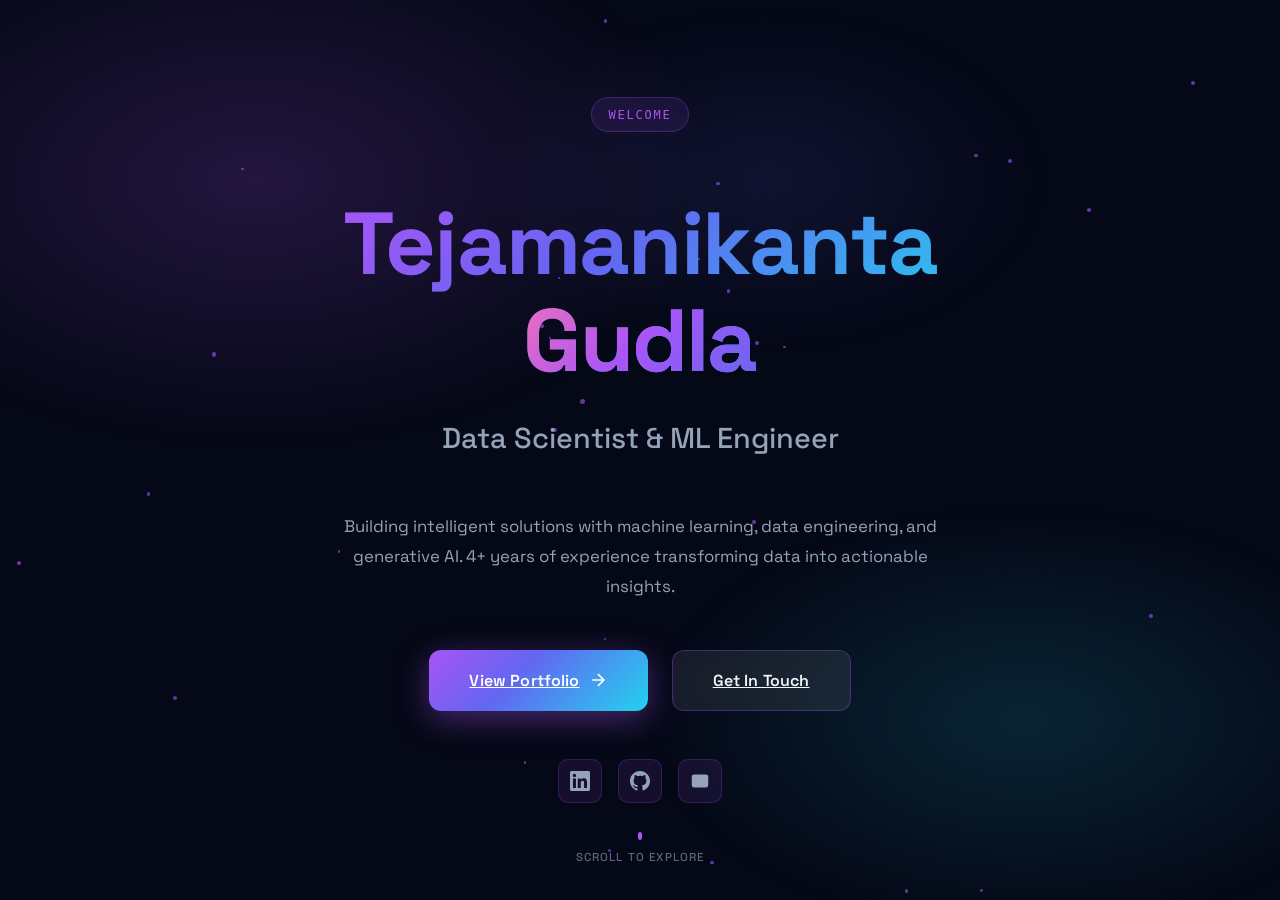
==== welcome.html @ 2a0d27e4 "Add welcome landing page with animations and redirect buttons" ====
<!DOCTYPE html>
<html lang="en">

<head>
  <meta charset="UTF-8" />
  <meta name="viewport" content="width=device-width, initial-scale=1.0" />
  <title>Tejamanikanta Gudla | Welcome</title>
  <meta name="description"
    content="Welcome to the portfolio of Tejamanikanta Gudla — Data Scientist & ML Engineer" />
  <link rel="preconnect" href="https://fonts.googleapis.com" />
  <link rel="preconnect" href="https://fonts.gstatic.com" crossorigin />
  <link
    href="https://fonts.googleapis.com/css2?family=Inter:wght@300;400;500;600;700;800;900&family=Space+Grotesk:wght@400;500;600;700&display=swap"
    rel="stylesheet" />
  <style>
    * {
      margin: 0;
      padding: 0;
      box-sizing: border-box;
    }

    :root {
      --bg-primary: #050816;
      --bg-secondary: #0d1130;
      --grad-main: linear-gradient(135deg, #a855f7 0%, #6366f1 40%, #22d3ee 100%);
      --grad-alt: linear-gradient(135deg, #f472b6 0%, #a855f7 50%, #6366f1 100%);
      --text-primary: #f1f5f9;
      --text-secondary: #94a3b8;
      --accent: #a855f7;
      --accent2: #22d3ee;
    }

    html {
      scroll-behavior: smooth;
    }

    body {
      font-family: 'Space Grotesk', 'Inter', system-ui, sans-serif;
      background: var(--bg-primary);
      color: var(--text-primary);
      line-height: 1.7;
      overflow-x: hidden;
      min-height: 100vh;
    }

    ::selection {
      background: rgba(168, 85, 247, 0.4);
      color: #fff;
    }

    /* Scrollbar */
    ::-webkit-scrollbar {
      width: 6px;
    }

    ::-webkit-scrollbar-track {
      background: var(--bg-primary);
    }

    ::-webkit-scrollbar-thumb {
      background: linear-gradient(#a855f7, #22d3ee);
      border-radius: 3px;
    }

    /* Background gradient blobs */
    body::before {
      content: '';
      position: fixed;
      inset: 0;
      background:
        radial-gradient(ellipse 60% 50% at 20% 20%, rgba(168, 85, 247, 0.18) 0%, transparent 60%),
        radial-gradient(ellipse 50% 40% at 80% 80%, rgba(34, 211, 238, 0.14) 0%, transparent 60%),
        radial-gradient(ellipse 40% 35% at 60% 20%, rgba(99, 102, 241, 0.12) 0%, transparent 55%);
      pointer-events: none;
      z-index: 0;
    }

    .welcome-container {
      position: relative;
      z-index: 1;
      min-height: 100vh;
      display: flex;
      flex-direction: column;
      align-items: center;
      justify-content: center;
      padding: 2rem;
    }

    /* Animated particles background */
    .particles {
      position: fixed;
      inset: 0;
      z-index: 0;
      pointer-events: none;
    }

    .particle {
      position: absolute;
      width: 4px;
      height: 4px;
      background: rgba(168, 85, 247, 0.6);
      border-radius: 50%;
      animation: float 20s infinite ease-in-out;
    }

    @keyframes float {
      0%, 100% {
        transform: translateY(0px) translateX(0px);
        opacity: 0;
      }

      10% {
        opacity: 1;
      }

      90% {
        opacity: 1;
      }

      100% {
        transform: translateY(-100vh) translateX(100px);
        opacity: 0;
      }
    }

    .welcome-content {
      text-align: center;
      max-width: 900px;
      animation: fadeInUp 1s ease 0.3s both;
    }

    .welcome-header {
      margin-bottom: 2rem;
    }

    .welcome-tag {
      display: inline-block;
      font-family: 'JetBrains Mono', monospace;
      font-size: 0.75rem;
      font-weight: 500;
      letter-spacing: 0.15em;
      text-transform: uppercase;
      color: var(--accent);
      background: rgba(168, 85, 247, 0.1);
      border: 1px solid rgba(168, 85, 247, 0.25);
      padding: 0.4rem 1rem;
      border-radius: 100px;
      margin-bottom: 2rem;
      animation: slideDown 0.8s ease 0.2s both;
    }

    .welcome-name {
      font-size: clamp(2.5rem, 8vw, 5.5rem);
      font-weight: 900;
      line-height: 1.1;
      margin-bottom: 1.5rem;
      background: var(--grad-main);
      -webkit-background-clip: text;
      -webkit-text-fill-color: transparent;
      background-clip: text;
      letter-spacing: -0.02em;
      animation: slideDown 1s ease 0.3s both;
    }

    .welcome-subtitle {
      font-size: clamp(1.2rem, 3vw, 1.8rem);
      color: var(--text-secondary);
      margin-bottom: 3rem;
      font-weight: 500;
      animation: slideDown 1s ease 0.4s both;
    }

    .welcome-description {
      font-size: 1.05rem;
      color: var(--text-secondary);
      margin-bottom: 3rem;
      max-width: 600px;
      margin-left: auto;
      margin-right: auto;
      line-height: 1.8;
      animation: slideDown 1s ease 0.5s both;
    }

    .welcome-buttons {
      display: flex;
      gap: 1.5rem;
      justify-content: center;
      flex-wrap: wrap;
      animation: slideDown 1s ease 0.6s both;
    }

    .btn {
      display: inline-flex;
      align-items: center;
      justify-content: center;
      gap: 0.5rem;
      padding: 1rem 2.5rem;
      border-radius: 12px;
      font-size: 1rem;
      font-weight: 600;
      cursor: pointer;
      border: none;
      transition: all 0.3s cubic-bezier(0.4, 0, 0.2, 1);
      letter-spacing: 0.01em;
      position: relative;
      overflow: hidden;
    }

    .btn::before {
      content: '';
      position: absolute;
      inset: 0;
      background: linear-gradient(45deg, transparent, rgba(255, 255, 255, 0.1), transparent);
      transform: translateX(-100%);
      transition: transform 0.5s ease;
      z-index: 0;
    }

    .btn:hover::before {
      transform: translateX(100%);
    }

    .btn-primary {
      background: var(--grad-main);
      color: #fff;
      box-shadow: 0 8px 32px rgba(168, 85, 247, 0.4);
      z-index: 1;
    }

    .btn-primary:hover {
      transform: translateY(-4px);
      box-shadow: 0 12px 48px rgba(168, 85, 247, 0.6), 0 0 20px rgba(168, 85, 247, 0.3);
    }

    .btn-primary:active {
      transform: translateY(-1px);
    }

    .btn-secondary {
      background: rgba(255, 255, 255, 0.08);
      color: var(--text-primary);
      border: 1.5px solid rgba(168, 85, 247, 0.3);
      backdrop-filter: blur(10px);
      z-index: 1;
    }

    .btn-secondary:hover {
      background: rgba(255, 255, 255, 0.12);
      border-color: rgba(168, 85, 247, 0.5);
      transform: translateY(-4px);
      box-shadow: 0 12px 40px rgba(168, 85, 247, 0.3);
    }

    /* Social links */
    .welcome-social {
      display: flex;
      gap: 1rem;
      justify-content: center;
      margin-top: 3rem;
      animation: slideDown 1s ease 0.7s both;
    }

    .social-link {
      width: 44px;
      height: 44px;
      display: flex;
      align-items: center;
      justify-content: center;
      border-radius: 10px;
      background: rgba(168, 85, 247, 0.1);
      border: 1px solid rgba(168, 85, 247, 0.2);
      color: var(--text-secondary);
      transition: all 0.3s ease;
      text-decoration: none;
    }

    .social-link:hover {
      color: var(--accent);
      background: rgba(168, 85, 247, 0.2);
      transform: translateY(-3px);
      box-shadow: 0 8px 16px rgba(168, 85, 247, 0.2);
    }

    .social-link svg {
      width: 20px;
      height: 20px;
      fill: currentColor;
    }

    /* Animations */
    @keyframes fadeInUp {
      from {
        opacity: 0;
        transform: translateY(40px);
      }

      to {
        opacity: 1;
        transform: translateY(0);
      }
    }

    @keyframes slideDown {
      from {
        opacity: 0;
        transform: translateY(-20px);
      }

      to {
        opacity: 1;
        transform: translateY(0);
      }
    }

    .scroll-indicator {
      position: absolute;
      bottom: 2rem;
      display: flex;
      flex-direction: column;
      align-items: center;
      gap: 0.5rem;
      font-size: 0.72rem;
      font-weight: 500;
      letter-spacing: 0.1em;
      text-transform: uppercase;
      color: rgba(148, 163, 184, 0.6);
      animation: slideDown 1s ease 1s both;
    }

    .scroll-dot {
      width: 4px;
      height: 8px;
      background: var(--accent);
      border-radius: 2px;
      animation: scrollAnim 2s infinite;
    }

    @keyframes scrollAnim {

      0%,
      100% {
        transform: translateY(0);
        opacity: 1
      }

      70% {
        transform: translateY(10px);
        opacity: 0
      }
    }

    /* Responsive */
    @media (max-width: 768px) {
      .welcome-container {
        padding: 1.5rem;
      }

      .welcome-name {
        margin-bottom: 1rem;
      }

      .welcome-subtitle {
        margin-bottom: 2rem;
      }

      .welcome-buttons {
        gap: 1rem;
      }

      .btn {
        padding: 0.85rem 2rem;
        font-size: 0.95rem;
      }
    }

    @media (max-width: 480px) {
      .welcome-container {
        padding: 1rem;
      }

      .welcome-name {
        font-size: 2rem;
      }

      .welcome-subtitle {
        font-size: 1rem;
      }

      .welcome-buttons {
        flex-direction: column;
        width: 100%;
      }

      .btn {
        width: 100%;
      }
    }
  </style>
</head>

<body>
  <div class="particles" id="particles"></div>

  <div class="welcome-container">
    <div class="welcome-content">
      <div class="welcome-header">
        <span class="welcome-tag">Welcome</span>
      </div>

      <h1 class="welcome-name">Tejamanikanta<br><span style="background: linear-gradient(135deg, #f472b6 0%, #a855f7 50%, #6366f1 100%); -webkit-background-clip: text; -webkit-text-fill-color: transparent; background-clip: text;">Gudla</span></h1>

      <p class="welcome-subtitle">Data Scientist & ML Engineer</p>

      <p class="welcome-description">
        Building intelligent solutions with machine learning, data engineering, and generative AI.
        4+ years of experience transforming data into actionable insights.
      </p>

      <div class="welcome-buttons">
        <a href="index.html" class="btn btn-primary">
          View Portfolio
          <svg width="20" height="20" viewBox="0 0 24 24" fill="none" stroke="currentColor" stroke-width="2">
            <path d="M5 12h14M12 5l7 7-7 7"/>
          </svg>
        </a>
        <a href="#contact" class="btn btn-secondary">Get In Touch</a>
      </div>

      <div class="welcome-social">
        <a href="https://www.linkedin.com/in/tejamanikantagudla/" target="_blank" class="social-link"
          aria-label="LinkedIn">
          <svg viewBox="0 0 24 24">
            <path
              d="M20.447 20.452h-3.554v-5.569c0-1.328-.027-3.037-1.852-3.037-1.853 0-2.136 1.445-2.136 2.939v5.667H9.351V9h3.414v1.561h.046c.477-.9 1.637-1.85 3.37-1.85 3.601 0 4.267 2.37 4.267 5.455v6.286zM5.337 7.433c-1.144 0-2.063-.926-2.063-2.065 0-1.138.92-2.063 2.063-2.063 1.14 0 2.064.925 2.064 2.063 0 1.139-.925 2.065-2.064 2.065zm1.782 13.019H3.555V9h3.564v11.452zM22.225 0H1.771C.792 0 0 .774 0 1.729v20.542C0 23.227.792 24 1.771 24h20.451C23.2 24 24 23.227 24 22.271V1.729C24 .774 23.2 0 22.222 0h.003z" />
          </svg>
        </a>
        <a href="https://github.com/tejagudla1252" target="_blank" class="social-link" aria-label="GitHub">
          <svg viewBox="0 0 24 24">
            <path
              d="M12 0C5.374 0 0 5.373 0 12c0 5.302 3.438 9.8 8.207 11.387.599.111.793-.261.793-.577v-2.234c-3.338.726-4.033-1.416-4.033-1.416-.546-1.387-1.333-1.756-1.333-1.756-1.089-.745.083-.729.083-.729 1.205.084 1.839 1.237 1.839 1.237 1.07 1.834 2.807 1.304 3.492.997.107-.775.418-1.305.762-1.604-2.665-.305-5.467-1.334-5.467-5.931 0-1.311.469-2.381 1.236-3.221-.124-.303-.535-1.524.117-3.176 0 0 1.008-.322 3.301 1.23A11.509 11.509 0 0112 5.803c1.02.005 2.047.138 3.006.404 2.291-1.552 3.297-1.23 3.297-1.23.653 1.653.242 2.874.118 3.176.77.84 1.235 1.911 1.235 3.221 0 4.609-2.807 5.624-5.479 5.921.43.372.823 1.102.823 2.222v3.293c0 .319.192.694.801.576C20.566 21.797 24 17.3 24 12c0-6.627-5.373-12-12-12z" />
          </svg>
        </a>
        <a href="mailto:gudlatejamanikanta@gmail.com" class="social-link" aria-label="Email">
          <svg viewBox="0 0 24 24" fill="none" stroke="currentColor" stroke-width="1.8">
            <path
              d="M3 8l7.89 5.26a2 2 0 002.22 0L21 8M5 19h14a2 2 0 002-2V7a2 2 0 00-2-2H5a2 2 0 00-2 2v10a2 2 0 002 2z" />
          </svg>
        </a>
      </div>
    </div>

    <div class="scroll-indicator">
      <div class="scroll-dot"></div>
      <span>Scroll to explore</span>
    </div>
  </div>

  <script>
    // Generate floating particles
    function generateParticles() {
      const container = document.getElementById('particles');
      const particleCount = 30;

      for (let i = 0; i < particleCount; i++) {
        const particle = document.createElement('div');
        particle.className = 'particle';
        particle.style.left = Math.random() * 100 + '%';
        particle.style.top = Math.random() * 100 + '%';
        particle.style.animationDelay = Math.random() * 20 + 's';
        particle.style.animationDuration = (Math.random() * 15 + 20) + 's';
        particle.style.width = (Math.random() * 3 + 2) + 'px';
        particle.style.height = particle.style.width;
        container.appendChild(particle);
      }
    }

    generateParticles();

    // Smooth scroll to portfolio
    document.querySelectorAll('a[href^="#"]').forEach(a => {
      a.addEventListener('click', e => {
        e.preventDefault();
        const href = a.getAttribute('href');
        if (href === '#contact') {
          window.location.href = 'index.html#contact';
        }
      });
    });
  </script>
</body>

</html>
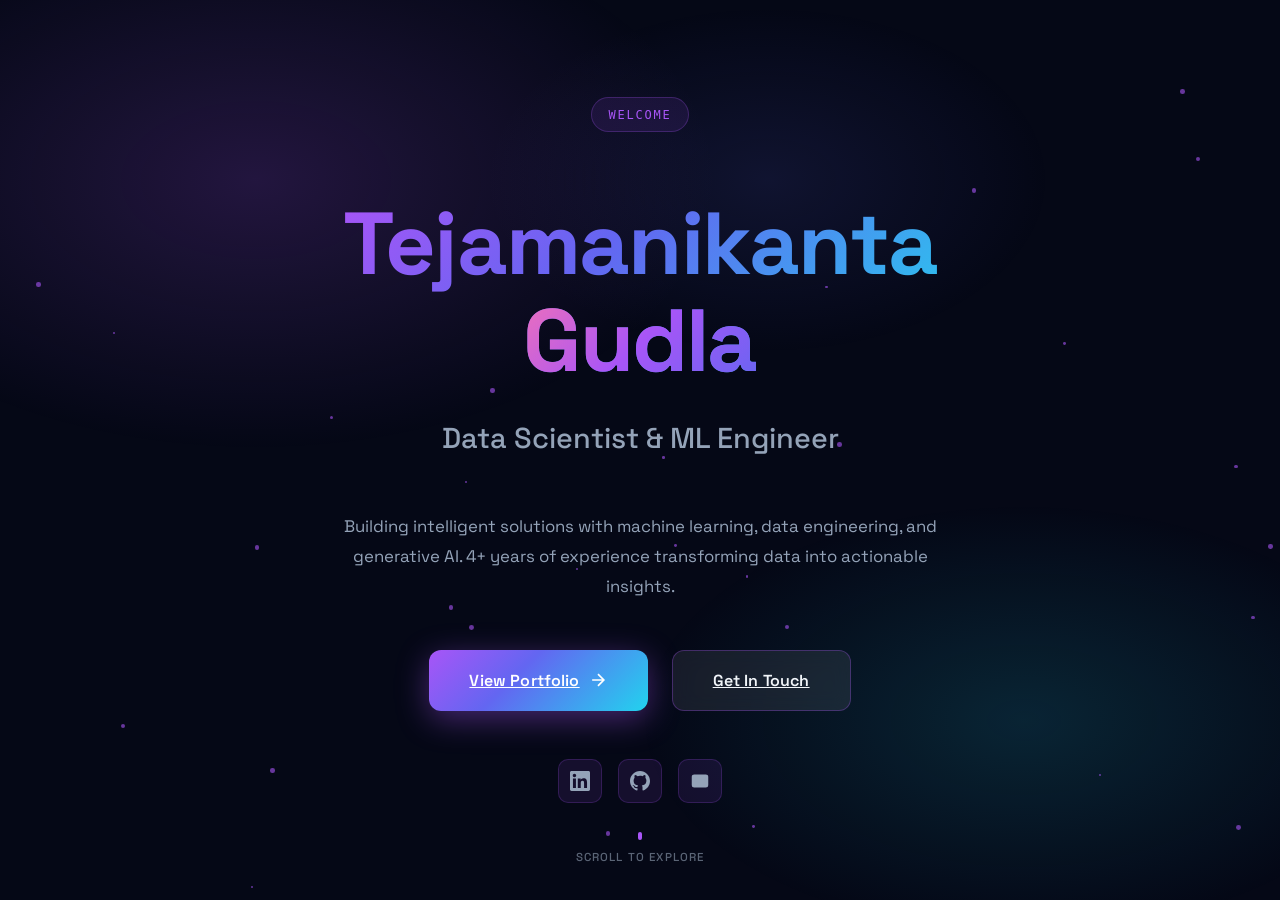
==== commit 5a4773fb: "Audit fixes: Add favicon, Open Graph/Twitter meta tags, JSON-LD schema, security headers (noopener)," ====
--- a/welcome.html
+++ b/welcome.html
@@ -7,6 +7,11 @@
   <title>Tejamanikanta Gudla | Welcome</title>
   <meta name="description"
     content="Welcome to the portfolio of Tejamanikanta Gudla — Data Scientist & ML Engineer" />
+  <meta name="robots" content="index, follow" />
+  <meta property="og:title" content="Tejamanikanta Gudla | Data Scientist & ML Engineer" />
+  <meta property="og:description" content="Welcome to my portfolio" />
+  <meta property="og:url" content="https://tejamanikanta.com/welcome.html" />
+  <link rel="icon" type="image/x-icon" href="data:image/svg+xml,<svg xmlns='http://www.w3.org/2000/svg' viewBox='0 0 100 100'><text y='75' font-size='75' font-weight='bold' fill='%23a855f7'>T</text></svg>" />
   <link rel="preconnect" href="https://fonts.googleapis.com" />
   <link rel="preconnect" href="https://fonts.gstatic.com" crossorigin />
   <link
@@ -427,20 +432,20 @@
       </div>
 
       <div class="welcome-social">
-        <a href="https://www.linkedin.com/in/tejamanikantagudla/" target="_blank" class="social-link"
+        <a href="https://www.linkedin.com/in/tejamanikantagudla/" target="_blank" rel="noopener noreferrer" class="social-link"
           aria-label="LinkedIn">
           <svg viewBox="0 0 24 24">
             <path
               d="M20.447 20.452h-3.554v-5.569c0-1.328-.027-3.037-1.852-3.037-1.853 0-2.136 1.445-2.136 2.939v5.667H9.351V9h3.414v1.561h.046c.477-.9 1.637-1.85 3.37-1.85 3.601 0 4.267 2.37 4.267 5.455v6.286zM5.337 7.433c-1.144 0-2.063-.926-2.063-2.065 0-1.138.92-2.063 2.063-2.063 1.14 0 2.064.925 2.064 2.063 0 1.139-.925 2.065-2.064 2.065zm1.782 13.019H3.555V9h3.564v11.452zM22.225 0H1.771C.792 0 0 .774 0 1.729v20.542C0 23.227.792 24 1.771 24h20.451C23.2 24 24 23.227 24 22.271V1.729C24 .774 23.2 0 22.222 0h.003z" />
           </svg>
         </a>
-        <a href="https://github.com/tejagudla1252" target="_blank" class="social-link" aria-label="GitHub">
+        <a href="https://github.com/tejagudla1252" target="_blank" rel="noopener noreferrer" class="social-link" aria-label="GitHub">
           <svg viewBox="0 0 24 24">
             <path
               d="M12 0C5.374 0 0 5.373 0 12c0 5.302 3.438 9.8 8.207 11.387.599.111.793-.261.793-.577v-2.234c-3.338.726-4.033-1.416-4.033-1.416-.546-1.387-1.333-1.756-1.333-1.756-1.089-.745.083-.729.083-.729 1.205.084 1.839 1.237 1.839 1.237 1.07 1.834 2.807 1.304 3.492.997.107-.775.418-1.305.762-1.604-2.665-.305-5.467-1.334-5.467-5.931 0-1.311.469-2.381 1.236-3.221-.124-.303-.535-1.524.117-3.176 0 0 1.008-.322 3.301 1.23A11.509 11.509 0 0112 5.803c1.02.005 2.047.138 3.006.404 2.291-1.552 3.297-1.23 3.297-1.23.653 1.653.242 2.874.118 3.176.77.84 1.235 1.911 1.235 3.221 0 4.609-2.807 5.624-5.479 5.921.43.372.823 1.102.823 2.222v3.293c0 .319.192.694.801.576C20.566 21.797 24 17.3 24 12c0-6.627-5.373-12-12-12z" />
           </svg>
         </a>
-        <a href="mailto:gudlatejamanikanta@gmail.com" class="social-link" aria-label="Email">
+        <a href="mailto:gudlatejamanikanta@gmail.com" class="social-link" aria-label="Send email to Tejamanikanta Gudla">
           <svg viewBox="0 0 24 24" fill="none" stroke="currentColor" stroke-width="1.8">
             <path
               d="M3 8l7.89 5.26a2 2 0 002.22 0L21 8M5 19h14a2 2 0 002-2V7a2 2 0 00-2-2H5a2 2 0 00-2 2v10a2 2 0 002 2z" />
